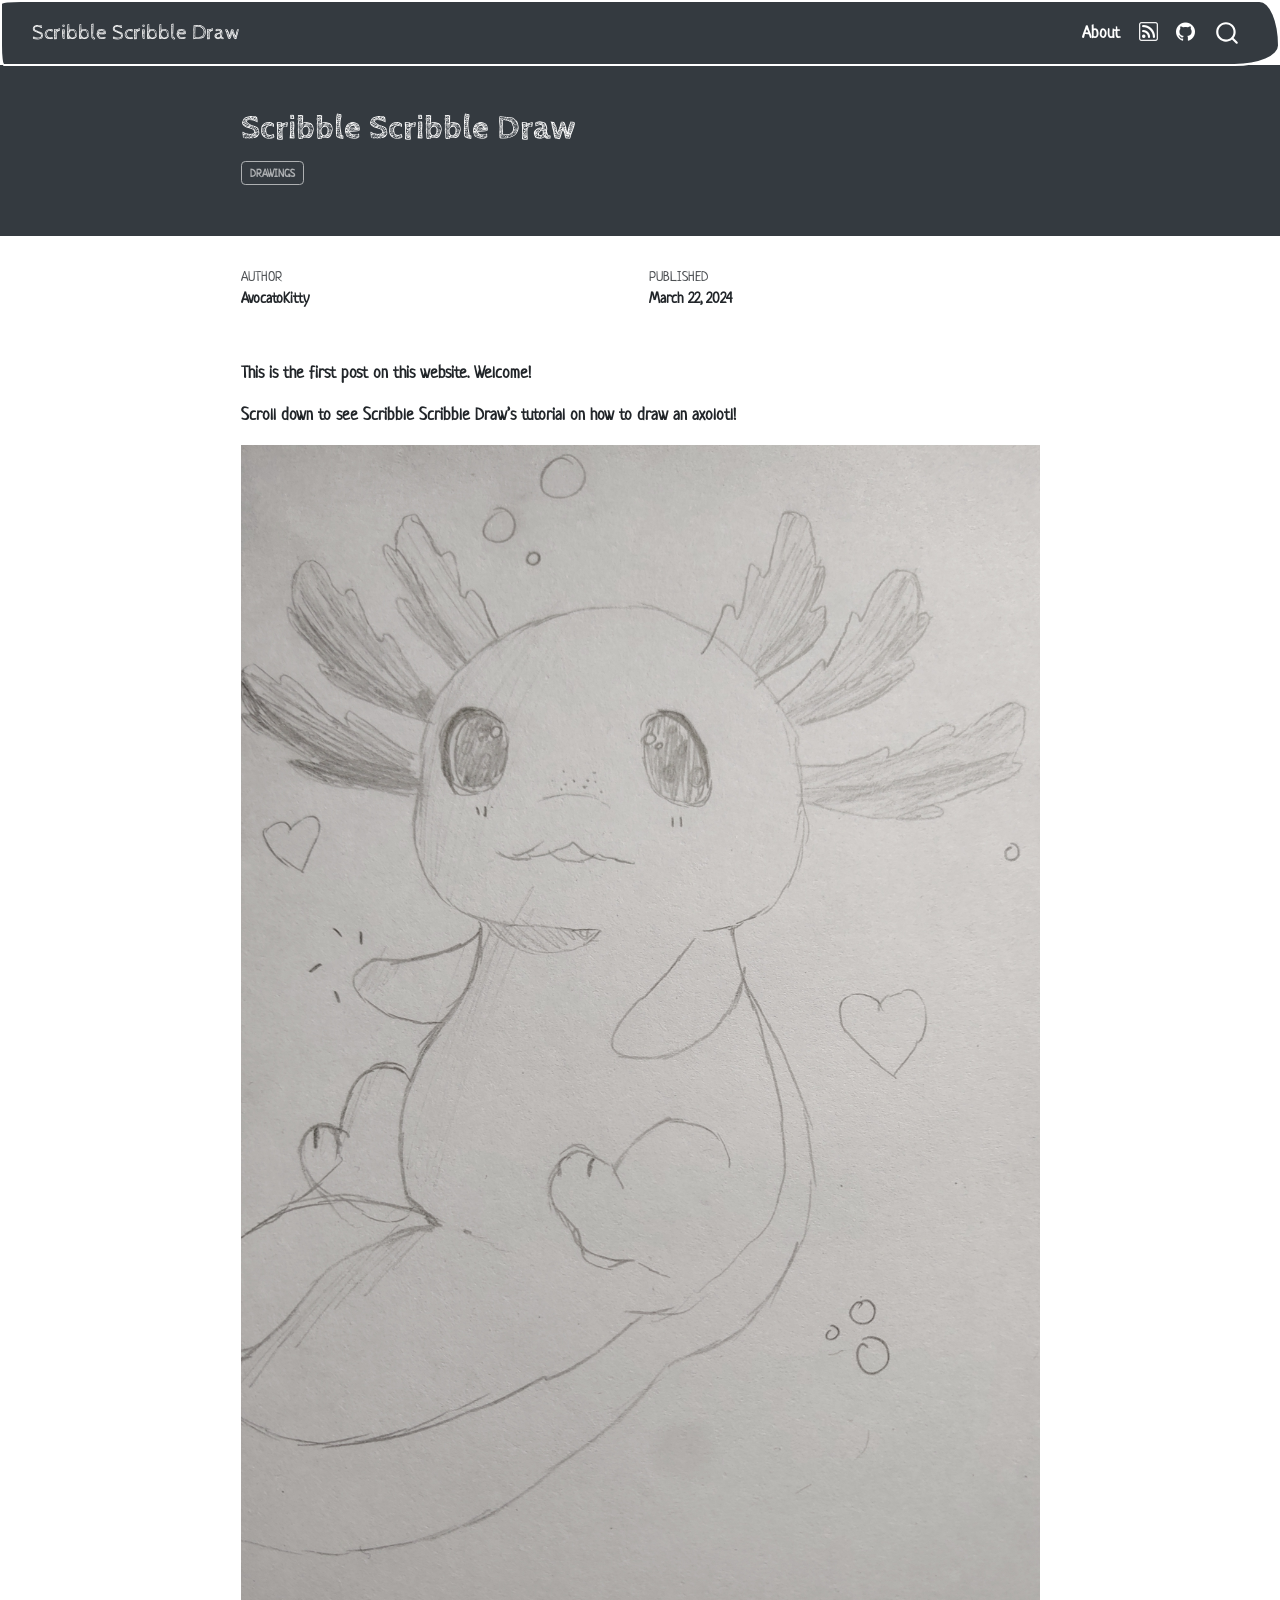
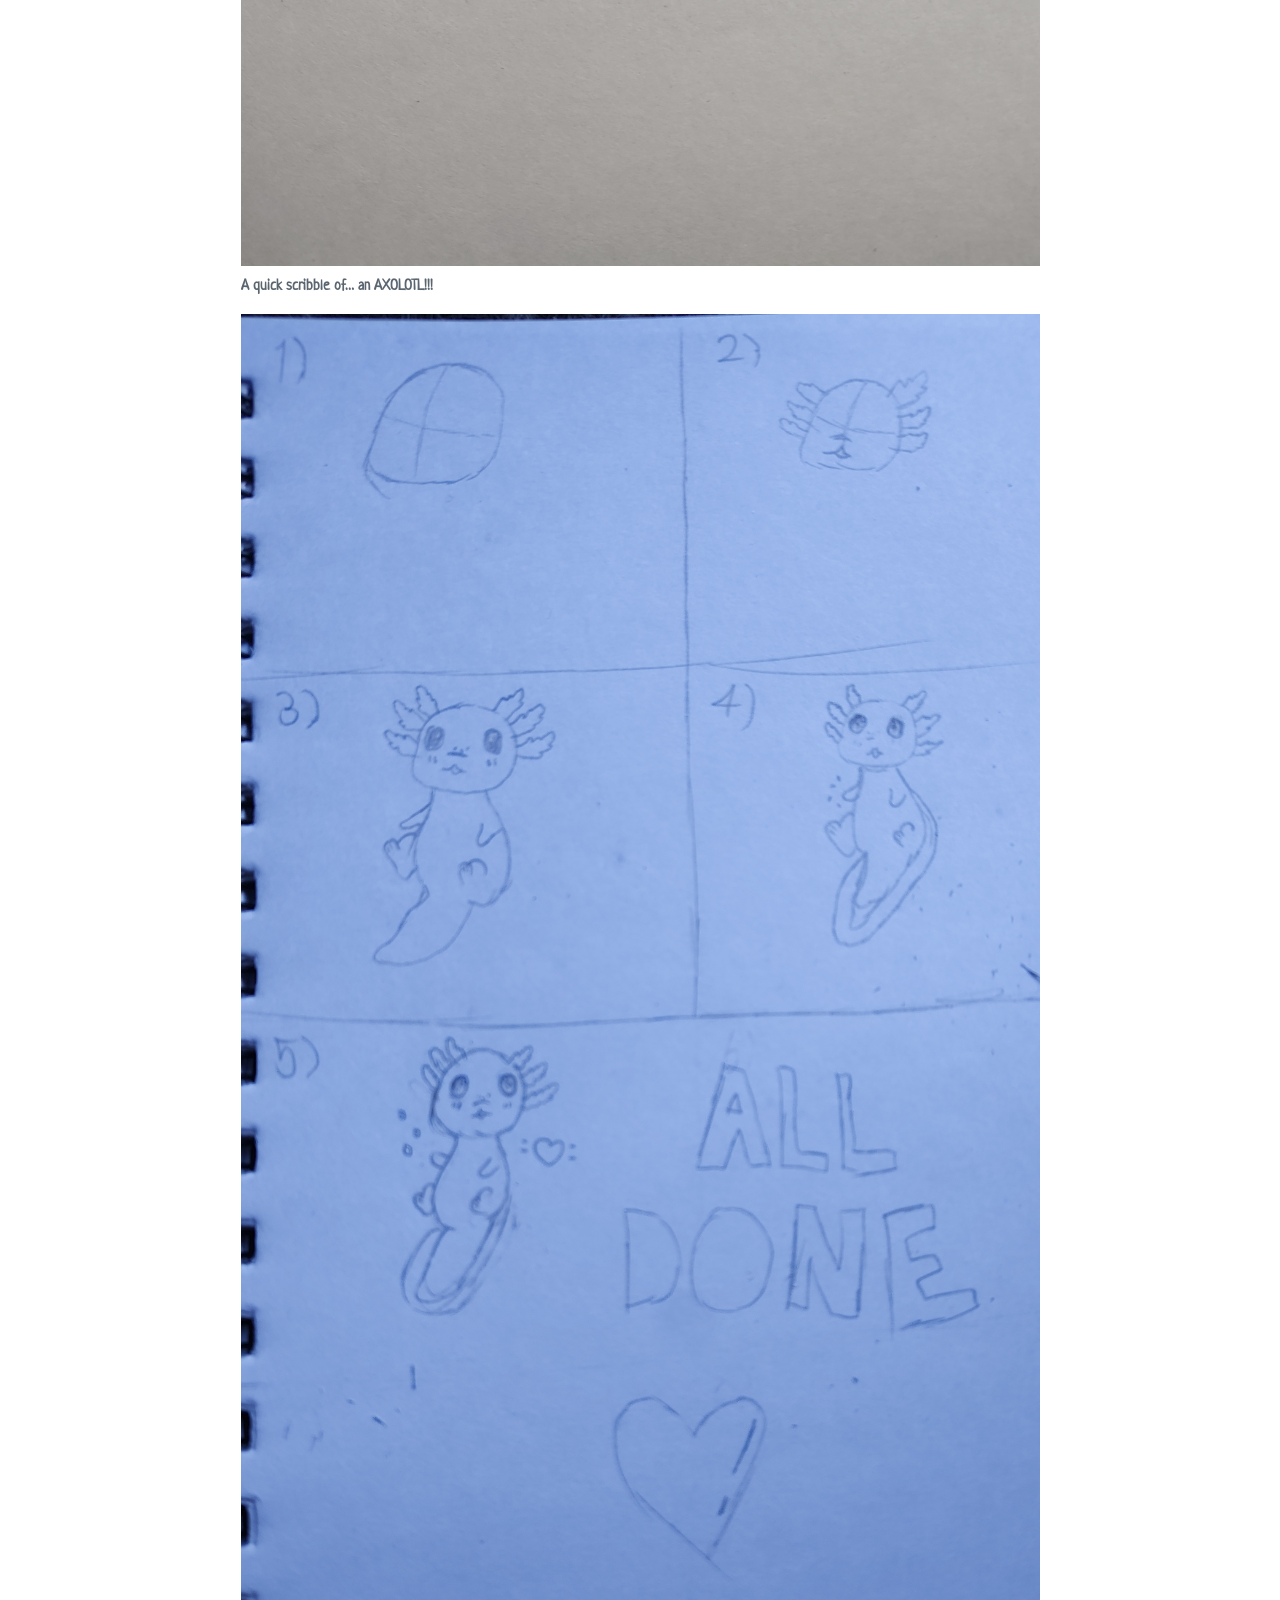
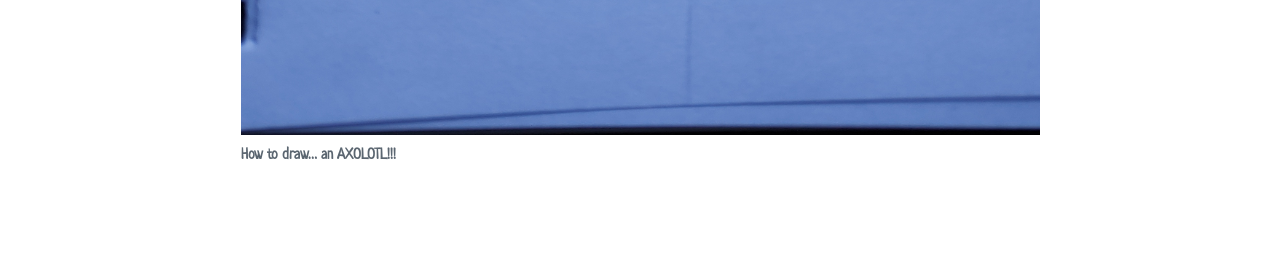
==== posts/2024-03-22/index.html @ 589ff2c1 "Built site for gh-pages" ====
<!DOCTYPE html>
<html xmlns="http://www.w3.org/1999/xhtml" lang="en" xml:lang="en"><head>

<meta charset="utf-8">
<meta name="generator" content="quarto-1.4.551">

<meta name="viewport" content="width=device-width, initial-scale=1.0, user-scalable=yes">

<meta name="author" content="AvocatoKitty">
<meta name="dcterms.date" content="2024-03-22">

<title>Scribble Scribble Draw</title>
<style>
code{white-space: pre-wrap;}
span.smallcaps{font-variant: small-caps;}
div.columns{display: flex; gap: min(4vw, 1.5em);}
div.column{flex: auto; overflow-x: auto;}
div.hanging-indent{margin-left: 1.5em; text-indent: -1.5em;}
ul.task-list{list-style: none;}
ul.task-list li input[type="checkbox"] {
  width: 0.8em;
  margin: 0 0.8em 0.2em -1em; /* quarto-specific, see https://github.com/quarto-dev/quarto-cli/issues/4556 */ 
  vertical-align: middle;
}
</style>


<script src="../../site_libs/quarto-nav/quarto-nav.js"></script>
<script src="../../site_libs/quarto-nav/headroom.min.js"></script>
<script src="../../site_libs/clipboard/clipboard.min.js"></script>
<script src="../../site_libs/quarto-search/autocomplete.umd.js"></script>
<script src="../../site_libs/quarto-search/fuse.min.js"></script>
<script src="../../site_libs/quarto-search/quarto-search.js"></script>
<meta name="quarto:offset" content="../../">
<script src="../../site_libs/quarto-html/quarto.js"></script>
<script src="../../site_libs/quarto-html/popper.min.js"></script>
<script src="../../site_libs/quarto-html/tippy.umd.min.js"></script>
<script src="../../site_libs/quarto-html/anchor.min.js"></script>
<link href="../../site_libs/quarto-html/tippy.css" rel="stylesheet">
<link href="../../site_libs/quarto-html/quarto-syntax-highlighting.css" rel="stylesheet" id="quarto-text-highlighting-styles">
<script src="../../site_libs/bootstrap/bootstrap.min.js"></script>
<link href="../../site_libs/bootstrap/bootstrap-icons.css" rel="stylesheet">
<link href="../../site_libs/bootstrap/bootstrap.min.css" rel="stylesheet" id="quarto-bootstrap" data-mode="light">
<script id="quarto-search-options" type="application/json">{
  "location": "navbar",
  "copy-button": false,
  "collapse-after": 3,
  "panel-placement": "end",
  "type": "overlay",
  "limit": 50,
  "keyboard-shortcut": [
    "f",
    "/",
    "s"
  ],
  "show-item-context": false,
  "language": {
    "search-no-results-text": "No results",
    "search-matching-documents-text": "matching documents",
    "search-copy-link-title": "Copy link to search",
    "search-hide-matches-text": "Hide additional matches",
    "search-more-match-text": "more match in this document",
    "search-more-matches-text": "more matches in this document",
    "search-clear-button-title": "Clear",
    "search-text-placeholder": "",
    "search-detached-cancel-button-title": "Cancel",
    "search-submit-button-title": "Submit",
    "search-label": "Search"
  }
}</script>


<link rel="stylesheet" href="../../styles.css">
</head>

<body class="nav-fixed fullcontent">

<div id="quarto-search-results"></div>
  <header id="quarto-header" class="headroom fixed-top quarto-banner">
    <nav class="navbar navbar-expand-lg " data-bs-theme="dark">
      <div class="navbar-container container-fluid">
      <div class="navbar-brand-container mx-auto">
    <a class="navbar-brand" href="../../index.html">
    <span class="navbar-title">Scribble Scribble Draw</span>
    </a>
  </div>
            <div id="quarto-search" class="" title="Search"></div>
          <button class="navbar-toggler" type="button" data-bs-toggle="collapse" data-bs-target="#navbarCollapse" aria-controls="navbarCollapse" aria-expanded="false" aria-label="Toggle navigation" onclick="if (window.quartoToggleHeadroom) { window.quartoToggleHeadroom(); }">
  <span class="navbar-toggler-icon"></span>
</button>
          <div class="collapse navbar-collapse" id="navbarCollapse">
            <ul class="navbar-nav navbar-nav-scroll ms-auto">
  <li class="nav-item">
    <a class="nav-link" href="../../about.html"> 
<span class="menu-text">About</span></a>
  </li>  
  <li class="nav-item compact">
    <a class="nav-link" href="../../index.xml" rel="me"> <i class="bi bi-rss" role="img">
</i> 
<span class="menu-text"></span></a>
  </li>  
  <li class="nav-item compact">
    <a class="nav-link" href="https://github.com/avocatoKitty"> <i class="bi bi-github" role="img">
</i> 
<span class="menu-text"></span></a>
  </li>  
</ul>
          </div> <!-- /navcollapse -->
          <div class="quarto-navbar-tools">
</div>
      </div> <!-- /container-fluid -->
    </nav>
</header>
<!-- content -->
<header id="title-block-header" class="quarto-title-block default page-columns page-full">
  <div class="quarto-title-banner page-columns page-full">
    <div class="quarto-title column-body">
      <h1 class="title">Scribble Scribble Draw</h1>
                                <div class="quarto-categories">
                <div class="quarto-category">drawings</div>
              </div>
                  </div>
  </div>
    
  
  <div class="quarto-title-meta">

      <div>
      <div class="quarto-title-meta-heading">Author</div>
      <div class="quarto-title-meta-contents">
               <p>AvocatoKitty </p>
            </div>
    </div>
      
      <div>
      <div class="quarto-title-meta-heading">Published</div>
      <div class="quarto-title-meta-contents">
        <p class="date">March 22, 2024</p>
      </div>
    </div>
    
      
    </div>
    
  
  </header><div id="quarto-content" class="quarto-container page-columns page-rows-contents page-layout-article page-navbar">
<!-- sidebar -->
<!-- margin-sidebar -->
    
<!-- main -->
<main class="content quarto-banner-title-block" id="quarto-document-content">





<p>This is the first post on this website. Welcome!</p>
<p>Scroll down to see Scribble Scribble Draw’s tutorial on how to draw an axolotl!</p>
<div class="quarto-figure quarto-figure-center">
<figure class="figure">
<p><img src="axolotl.jpg" class="img-fluid figure-img"></p>
<figcaption>A quick scribble of… an AXOLOTL!!!</figcaption>
</figure>
</div>
<div class="quarto-figure quarto-figure-center">
<figure class="figure">
<p><img src="axolotl_draw.jpg" class="img-fluid figure-img"></p>
<figcaption>How to draw… an AXOLOTL!!!</figcaption>
</figure>
</div>



</main> <!-- /main -->
<script id="quarto-html-after-body" type="application/javascript">
window.document.addEventListener("DOMContentLoaded", function (event) {
  const toggleBodyColorMode = (bsSheetEl) => {
    const mode = bsSheetEl.getAttribute("data-mode");
    const bodyEl = window.document.querySelector("body");
    if (mode === "dark") {
      bodyEl.classList.add("quarto-dark");
      bodyEl.classList.remove("quarto-light");
    } else {
      bodyEl.classList.add("quarto-light");
      bodyEl.classList.remove("quarto-dark");
    }
  }
  const toggleBodyColorPrimary = () => {
    const bsSheetEl = window.document.querySelector("link#quarto-bootstrap");
    if (bsSheetEl) {
      toggleBodyColorMode(bsSheetEl);
    }
  }
  toggleBodyColorPrimary();  
  const icon = "";
  const anchorJS = new window.AnchorJS();
  anchorJS.options = {
    placement: 'right',
    icon: icon
  };
  anchorJS.add('.anchored');
  const isCodeAnnotation = (el) => {
    for (const clz of el.classList) {
      if (clz.startsWith('code-annotation-')) {                     
        return true;
      }
    }
    return false;
  }
  const clipboard = new window.ClipboardJS('.code-copy-button', {
    text: function(trigger) {
      const codeEl = trigger.previousElementSibling.cloneNode(true);
      for (const childEl of codeEl.children) {
        if (isCodeAnnotation(childEl)) {
          childEl.remove();
        }
      }
      return codeEl.innerText;
    }
  });
  clipboard.on('success', function(e) {
    // button target
    const button = e.trigger;
    // don't keep focus
    button.blur();
    // flash "checked"
    button.classList.add('code-copy-button-checked');
    var currentTitle = button.getAttribute("title");
    button.setAttribute("title", "Copied!");
    let tooltip;
    if (window.bootstrap) {
      button.setAttribute("data-bs-toggle", "tooltip");
      button.setAttribute("data-bs-placement", "left");
      button.setAttribute("data-bs-title", "Copied!");
      tooltip = new bootstrap.Tooltip(button, 
        { trigger: "manual", 
          customClass: "code-copy-button-tooltip",
          offset: [0, -8]});
      tooltip.show();    
    }
    setTimeout(function() {
      if (tooltip) {
        tooltip.hide();
        button.removeAttribute("data-bs-title");
        button.removeAttribute("data-bs-toggle");
        button.removeAttribute("data-bs-placement");
      }
      button.setAttribute("title", currentTitle);
      button.classList.remove('code-copy-button-checked');
    }, 1000);
    // clear code selection
    e.clearSelection();
  });
    var localhostRegex = new RegExp(/^(?:http|https):\/\/localhost\:?[0-9]*\//);
    var mailtoRegex = new RegExp(/^mailto:/);
      var filterRegex = new RegExp("https:\/\/avocatoKitty\.github\.io\/my-kawaii\/");
    var isInternal = (href) => {
        return filterRegex.test(href) || localhostRegex.test(href) || mailtoRegex.test(href);
    }
    // Inspect non-navigation links and adorn them if external
 	var links = window.document.querySelectorAll('a[href]:not(.nav-link):not(.navbar-brand):not(.toc-action):not(.sidebar-link):not(.sidebar-item-toggle):not(.pagination-link):not(.no-external):not([aria-hidden]):not(.dropdown-item):not(.quarto-navigation-tool)');
    for (var i=0; i<links.length; i++) {
      const link = links[i];
      if (!isInternal(link.href)) {
        // undo the damage that might have been done by quarto-nav.js in the case of
        // links that we want to consider external
        if (link.dataset.originalHref !== undefined) {
          link.href = link.dataset.originalHref;
        }
      }
    }
  function tippyHover(el, contentFn, onTriggerFn, onUntriggerFn) {
    const config = {
      allowHTML: true,
      maxWidth: 500,
      delay: 100,
      arrow: false,
      appendTo: function(el) {
          return el.parentElement;
      },
      interactive: true,
      interactiveBorder: 10,
      theme: 'quarto',
      placement: 'bottom-start',
    };
    if (contentFn) {
      config.content = contentFn;
    }
    if (onTriggerFn) {
      config.onTrigger = onTriggerFn;
    }
    if (onUntriggerFn) {
      config.onUntrigger = onUntriggerFn;
    }
    window.tippy(el, config); 
  }
  const noterefs = window.document.querySelectorAll('a[role="doc-noteref"]');
  for (var i=0; i<noterefs.length; i++) {
    const ref = noterefs[i];
    tippyHover(ref, function() {
      // use id or data attribute instead here
      let href = ref.getAttribute('data-footnote-href') || ref.getAttribute('href');
      try { href = new URL(href).hash; } catch {}
      const id = href.replace(/^#\/?/, "");
      const note = window.document.getElementById(id);
      if (note) {
        return note.innerHTML;
      } else {
        return "";
      }
    });
  }
  const xrefs = window.document.querySelectorAll('a.quarto-xref');
  const processXRef = (id, note) => {
    // Strip column container classes
    const stripColumnClz = (el) => {
      el.classList.remove("page-full", "page-columns");
      if (el.children) {
        for (const child of el.children) {
          stripColumnClz(child);
        }
      }
    }
    stripColumnClz(note)
    if (id === null || id.startsWith('sec-')) {
      // Special case sections, only their first couple elements
      const container = document.createElement("div");
      if (note.children && note.children.length > 2) {
        container.appendChild(note.children[0].cloneNode(true));
        for (let i = 1; i < note.children.length; i++) {
          const child = note.children[i];
          if (child.tagName === "P" && child.innerText === "") {
            continue;
          } else {
            container.appendChild(child.cloneNode(true));
            break;
          }
        }
        if (window.Quarto?.typesetMath) {
          window.Quarto.typesetMath(container);
        }
        return container.innerHTML
      } else {
        if (window.Quarto?.typesetMath) {
          window.Quarto.typesetMath(note);
        }
        return note.innerHTML;
      }
    } else {
      // Remove any anchor links if they are present
      const anchorLink = note.querySelector('a.anchorjs-link');
      if (anchorLink) {
        anchorLink.remove();
      }
      if (window.Quarto?.typesetMath) {
        window.Quarto.typesetMath(note);
      }
      // TODO in 1.5, we should make sure this works without a callout special case
      if (note.classList.contains("callout")) {
        return note.outerHTML;
      } else {
        return note.innerHTML;
      }
    }
  }
  for (var i=0; i<xrefs.length; i++) {
    const xref = xrefs[i];
    tippyHover(xref, undefined, function(instance) {
      instance.disable();
      let url = xref.getAttribute('href');
      let hash = undefined; 
      if (url.startsWith('#')) {
        hash = url;
      } else {
        try { hash = new URL(url).hash; } catch {}
      }
      if (hash) {
        const id = hash.replace(/^#\/?/, "");
        const note = window.document.getElementById(id);
        if (note !== null) {
          try {
            const html = processXRef(id, note.cloneNode(true));
            instance.setContent(html);
          } finally {
            instance.enable();
            instance.show();
          }
        } else {
          // See if we can fetch this
          fetch(url.split('#')[0])
          .then(res => res.text())
          .then(html => {
            const parser = new DOMParser();
            const htmlDoc = parser.parseFromString(html, "text/html");
            const note = htmlDoc.getElementById(id);
            if (note !== null) {
              const html = processXRef(id, note);
              instance.setContent(html);
            } 
          }).finally(() => {
            instance.enable();
            instance.show();
          });
        }
      } else {
        // See if we can fetch a full url (with no hash to target)
        // This is a special case and we should probably do some content thinning / targeting
        fetch(url)
        .then(res => res.text())
        .then(html => {
          const parser = new DOMParser();
          const htmlDoc = parser.parseFromString(html, "text/html");
          const note = htmlDoc.querySelector('main.content');
          if (note !== null) {
            // This should only happen for chapter cross references
            // (since there is no id in the URL)
            // remove the first header
            if (note.children.length > 0 && note.children[0].tagName === "HEADER") {
              note.children[0].remove();
            }
            const html = processXRef(null, note);
            instance.setContent(html);
          } 
        }).finally(() => {
          instance.enable();
          instance.show();
        });
      }
    }, function(instance) {
    });
  }
      let selectedAnnoteEl;
      const selectorForAnnotation = ( cell, annotation) => {
        let cellAttr = 'data-code-cell="' + cell + '"';
        let lineAttr = 'data-code-annotation="' +  annotation + '"';
        const selector = 'span[' + cellAttr + '][' + lineAttr + ']';
        return selector;
      }
      const selectCodeLines = (annoteEl) => {
        const doc = window.document;
        const targetCell = annoteEl.getAttribute("data-target-cell");
        const targetAnnotation = annoteEl.getAttribute("data-target-annotation");
        const annoteSpan = window.document.querySelector(selectorForAnnotation(targetCell, targetAnnotation));
        const lines = annoteSpan.getAttribute("data-code-lines").split(",");
        const lineIds = lines.map((line) => {
          return targetCell + "-" + line;
        })
        let top = null;
        let height = null;
        let parent = null;
        if (lineIds.length > 0) {
            //compute the position of the single el (top and bottom and make a div)
            const el = window.document.getElementById(lineIds[0]);
            top = el.offsetTop;
            height = el.offsetHeight;
            parent = el.parentElement.parentElement;
          if (lineIds.length > 1) {
            const lastEl = window.document.getElementById(lineIds[lineIds.length - 1]);
            const bottom = lastEl.offsetTop + lastEl.offsetHeight;
            height = bottom - top;
          }
          if (top !== null && height !== null && parent !== null) {
            // cook up a div (if necessary) and position it 
            let div = window.document.getElementById("code-annotation-line-highlight");
            if (div === null) {
              div = window.document.createElement("div");
              div.setAttribute("id", "code-annotation-line-highlight");
              div.style.position = 'absolute';
              parent.appendChild(div);
            }
            div.style.top = top - 2 + "px";
            div.style.height = height + 4 + "px";
            div.style.left = 0;
            let gutterDiv = window.document.getElementById("code-annotation-line-highlight-gutter");
            if (gutterDiv === null) {
              gutterDiv = window.document.createElement("div");
              gutterDiv.setAttribute("id", "code-annotation-line-highlight-gutter");
              gutterDiv.style.position = 'absolute';
              const codeCell = window.document.getElementById(targetCell);
              const gutter = codeCell.querySelector('.code-annotation-gutter');
              gutter.appendChild(gutterDiv);
            }
            gutterDiv.style.top = top - 2 + "px";
            gutterDiv.style.height = height + 4 + "px";
          }
          selectedAnnoteEl = annoteEl;
        }
      };
      const unselectCodeLines = () => {
        const elementsIds = ["code-annotation-line-highlight", "code-annotation-line-highlight-gutter"];
        elementsIds.forEach((elId) => {
          const div = window.document.getElementById(elId);
          if (div) {
            div.remove();
          }
        });
        selectedAnnoteEl = undefined;
      };
        // Handle positioning of the toggle
    window.addEventListener(
      "resize",
      throttle(() => {
        elRect = undefined;
        if (selectedAnnoteEl) {
          selectCodeLines(selectedAnnoteEl);
        }
      }, 10)
    );
    function throttle(fn, ms) {
    let throttle = false;
    let timer;
      return (...args) => {
        if(!throttle) { // first call gets through
            fn.apply(this, args);
            throttle = true;
        } else { // all the others get throttled
            if(timer) clearTimeout(timer); // cancel #2
            timer = setTimeout(() => {
              fn.apply(this, args);
              timer = throttle = false;
            }, ms);
        }
      };
    }
      // Attach click handler to the DT
      const annoteDls = window.document.querySelectorAll('dt[data-target-cell]');
      for (const annoteDlNode of annoteDls) {
        annoteDlNode.addEventListener('click', (event) => {
          const clickedEl = event.target;
          if (clickedEl !== selectedAnnoteEl) {
            unselectCodeLines();
            const activeEl = window.document.querySelector('dt[data-target-cell].code-annotation-active');
            if (activeEl) {
              activeEl.classList.remove('code-annotation-active');
            }
            selectCodeLines(clickedEl);
            clickedEl.classList.add('code-annotation-active');
          } else {
            // Unselect the line
            unselectCodeLines();
            clickedEl.classList.remove('code-annotation-active');
          }
        });
      }
  const findCites = (el) => {
    const parentEl = el.parentElement;
    if (parentEl) {
      const cites = parentEl.dataset.cites;
      if (cites) {
        return {
          el,
          cites: cites.split(' ')
        };
      } else {
        return findCites(el.parentElement)
      }
    } else {
      return undefined;
    }
  };
  var bibliorefs = window.document.querySelectorAll('a[role="doc-biblioref"]');
  for (var i=0; i<bibliorefs.length; i++) {
    const ref = bibliorefs[i];
    const citeInfo = findCites(ref);
    if (citeInfo) {
      tippyHover(citeInfo.el, function() {
        var popup = window.document.createElement('div');
        citeInfo.cites.forEach(function(cite) {
          var citeDiv = window.document.createElement('div');
          citeDiv.classList.add('hanging-indent');
          citeDiv.classList.add('csl-entry');
          var biblioDiv = window.document.getElementById('ref-' + cite);
          if (biblioDiv) {
            citeDiv.innerHTML = biblioDiv.innerHTML;
          }
          popup.appendChild(citeDiv);
        });
        return popup.innerHTML;
      });
    }
  }
});
</script>
</div> <!-- /content -->




</body></html>
---- site_libs/quarto-html/tippy.css ----
.tippy-box[data-animation=fade][data-state=hidden]{opacity:0}[data-tippy-root]{max-width:calc(100vw - 10px)}.tippy-box{position:relative;background-color:#333;color:#fff;border-radius:4px;font-size:14px;line-height:1.4;white-space:normal;outline:0;transition-property:transform,visibility,opacity}.tippy-box[data-placement^=top]>.tippy-arrow{bottom:0}.tippy-box[data-placement^=top]>.tippy-arrow:before{bottom:-7px;left:0;border-width:8px 8px 0;border-top-color:initial;transform-origin:center top}.tippy-box[data-placement^=bottom]>.tippy-arrow{top:0}.tippy-box[data-placement^=bottom]>.tippy-arrow:before{top:-7px;left:0;border-width:0 8px 8px;border-bottom-color:initial;transform-origin:center bottom}.tippy-box[data-placement^=left]>.tippy-arrow{right:0}.tippy-box[data-placement^=left]>.tippy-arrow:before{border-width:8px 0 8px 8px;border-left-color:initial;right:-7px;transform-origin:center left}.tippy-box[data-placement^=right]>.tippy-arrow{left:0}.tippy-box[data-placement^=right]>.tippy-arrow:before{left:-7px;border-width:8px 8px 8px 0;border-right-color:initial;transform-origin:center right}.tippy-box[data-inertia][data-state=visible]{transition-timing-function:cubic-bezier(.54,1.5,.38,1.11)}.tippy-arrow{width:16px;height:16px;color:#333}.tippy-arrow:before{content:"";position:absolute;border-color:transparent;border-style:solid}.tippy-content{position:relative;padding:5px 9px;z-index:1}
---- site_libs/quarto-html/quarto-syntax-highlighting.css ----
/* quarto syntax highlight colors */
:root {
  --quarto-hl-ot-color: #003B4F;
  --quarto-hl-at-color: #657422;
  --quarto-hl-ss-color: #20794D;
  --quarto-hl-an-color: #5E5E5E;
  --quarto-hl-fu-color: #4758AB;
  --quarto-hl-st-color: #20794D;
  --quarto-hl-cf-color: #003B4F;
  --quarto-hl-op-color: #5E5E5E;
  --quarto-hl-er-color: #AD0000;
  --quarto-hl-bn-color: #AD0000;
  --quarto-hl-al-color: #AD0000;
  --quarto-hl-va-color: #111111;
  --quarto-hl-bu-color: inherit;
  --quarto-hl-ex-color: inherit;
  --quarto-hl-pp-color: #AD0000;
  --quarto-hl-in-color: #5E5E5E;
  --quarto-hl-vs-color: #20794D;
  --quarto-hl-wa-color: #5E5E5E;
  --quarto-hl-do-color: #5E5E5E;
  --quarto-hl-im-color: #00769E;
  --quarto-hl-ch-color: #20794D;
  --quarto-hl-dt-color: #AD0000;
  --quarto-hl-fl-color: #AD0000;
  --quarto-hl-co-color: #5E5E5E;
  --quarto-hl-cv-color: #5E5E5E;
  --quarto-hl-cn-color: #8f5902;
  --quarto-hl-sc-color: #5E5E5E;
  --quarto-hl-dv-color: #AD0000;
  --quarto-hl-kw-color: #003B4F;
}

/* other quarto variables */
:root {
  --quarto-font-monospace: SFMono-Regular, Menlo, Monaco, Consolas, "Liberation Mono", "Courier New", monospace;
}

pre > code.sourceCode > span {
  color: #003B4F;
}

code span {
  color: #003B4F;
}

code.sourceCode > span {
  color: #003B4F;
}

div.sourceCode,
div.sourceCode pre.sourceCode {
  color: #003B4F;
}

code span.ot {
  color: #003B4F;
  font-style: inherit;
}

code span.at {
  color: #657422;
  font-style: inherit;
}

code span.ss {
  color: #20794D;
  font-style: inherit;
}

code span.an {
  color: #5E5E5E;
  font-style: inherit;
}

code span.fu {
  color: #4758AB;
  font-style: inherit;
}

code span.st {
  color: #20794D;
  font-style: inherit;
}

code span.cf {
  color: #003B4F;
  font-style: inherit;
}

code span.op {
  color: #5E5E5E;
  font-style: inherit;
}

code span.er {
  color: #AD0000;
  font-style: inherit;
}

code span.bn {
  color: #AD0000;
  font-style: inherit;
}

code span.al {
  color: #AD0000;
  font-style: inherit;
}

code span.va {
  color: #111111;
  font-style: inherit;
}

code span.bu {
  font-style: inherit;
}

code span.ex {
  font-style: inherit;
}

code span.pp {
  color: #AD0000;
  font-style: inherit;
}

code span.in {
  color: #5E5E5E;
  font-style: inherit;
}

code span.vs {
  color: #20794D;
  font-style: inherit;
}

code span.wa {
  color: #5E5E5E;
  font-style: italic;
}

code span.do {
  color: #5E5E5E;
  font-style: italic;
}

code span.im {
  color: #00769E;
  font-style: inherit;
}

code span.ch {
  color: #20794D;
  font-style: inherit;
}

code span.dt {
  color: #AD0000;
  font-style: inherit;
}

code span.fl {
  color: #AD0000;
  font-style: inherit;
}

code span.co {
  color: #5E5E5E;
  font-style: inherit;
}

code span.cv {
  color: #5E5E5E;
  font-style: italic;
}

code span.cn {
  color: #8f5902;
  font-style: inherit;
}

code span.sc {
  color: #5E5E5E;
  font-style: inherit;
}

code span.dv {
  color: #AD0000;
  font-style: inherit;
}

code span.kw {
  color: #003B4F;
  font-style: inherit;
}

.prevent-inlining {
  content: "</";
}

/*# sourceMappingURL=debc5d5d77c3f9108843748ff7464032.css.map */
---- styles.css ----
/* css styles */
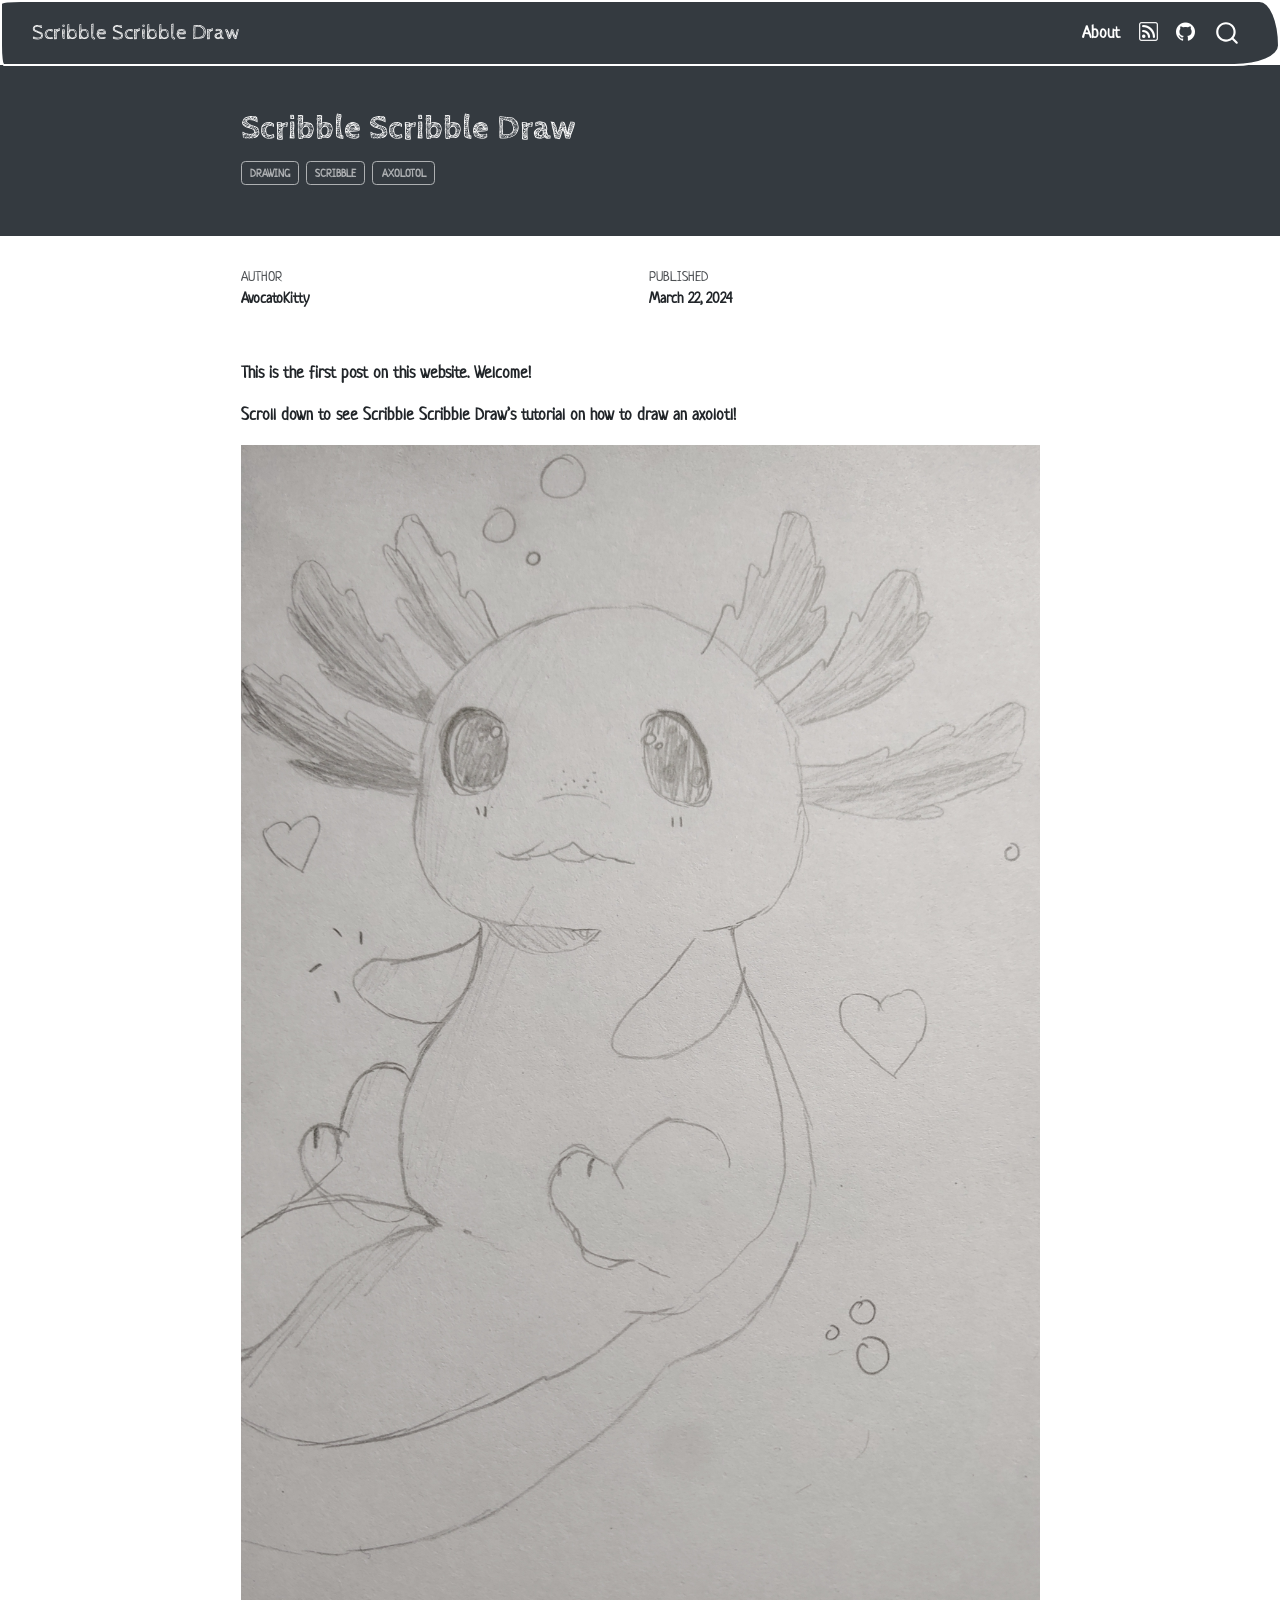
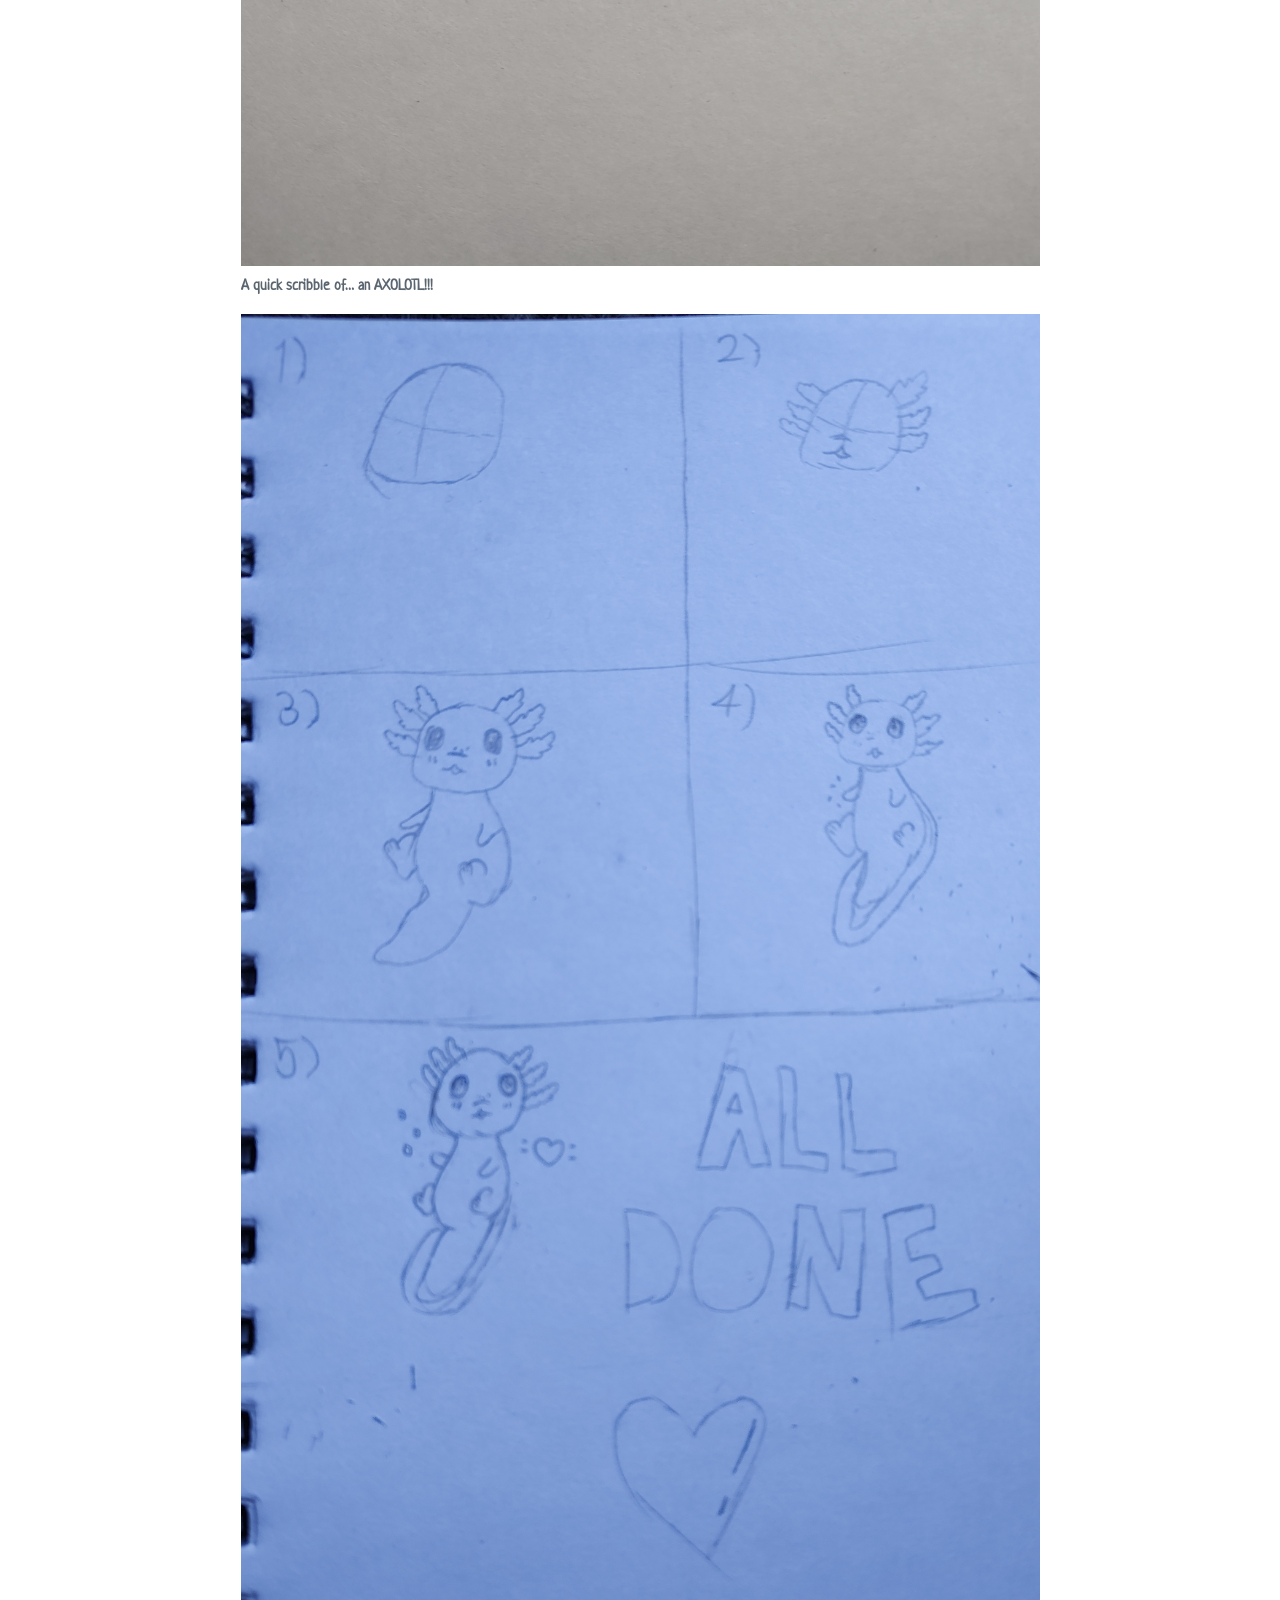
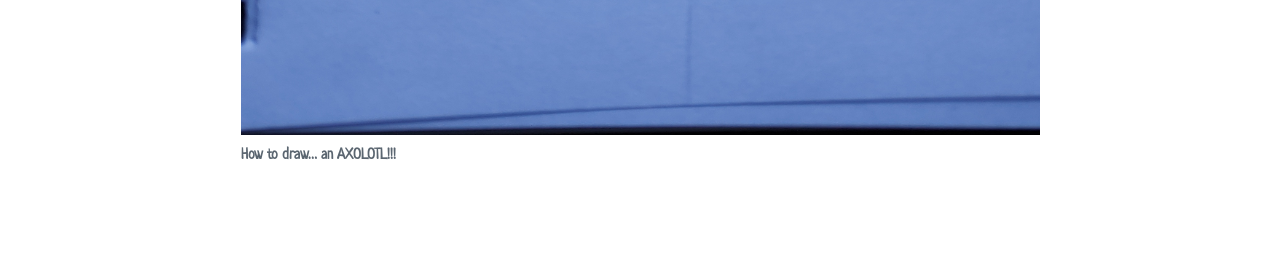
==== commit 26111f26: "Built site for gh-pages" ====
--- a/posts/2024-03-22/index.html
+++ b/posts/2024-03-22/index.html
@@ -117,7 +117,9 @@
     <div class="quarto-title column-body">
       <h1 class="title">Scribble Scribble Draw</h1>
                                 <div class="quarto-categories">
-                <div class="quarto-category">drawings</div>
+                <div class="quarto-category">drawing</div>
+                <div class="quarto-category">scribble</div>
+                <div class="quarto-category">axolotol</div>
               </div>
                   </div>
   </div>
@@ -253,7 +255,7 @@
   });
     var localhostRegex = new RegExp(/^(?:http|https):\/\/localhost\:?[0-9]*\//);
     var mailtoRegex = new RegExp(/^mailto:/);
-      var filterRegex = new RegExp("https:\/\/avocatoKitty\.github\.io\/my-kawaii\/");
+      var filterRegex = new RegExp("https:\/\/avocatokitty\.github\.io\/my-kawaii\/");
     var isInternal = (href) => {
         return filterRegex.test(href) || localhostRegex.test(href) || mailtoRegex.test(href);
     }
